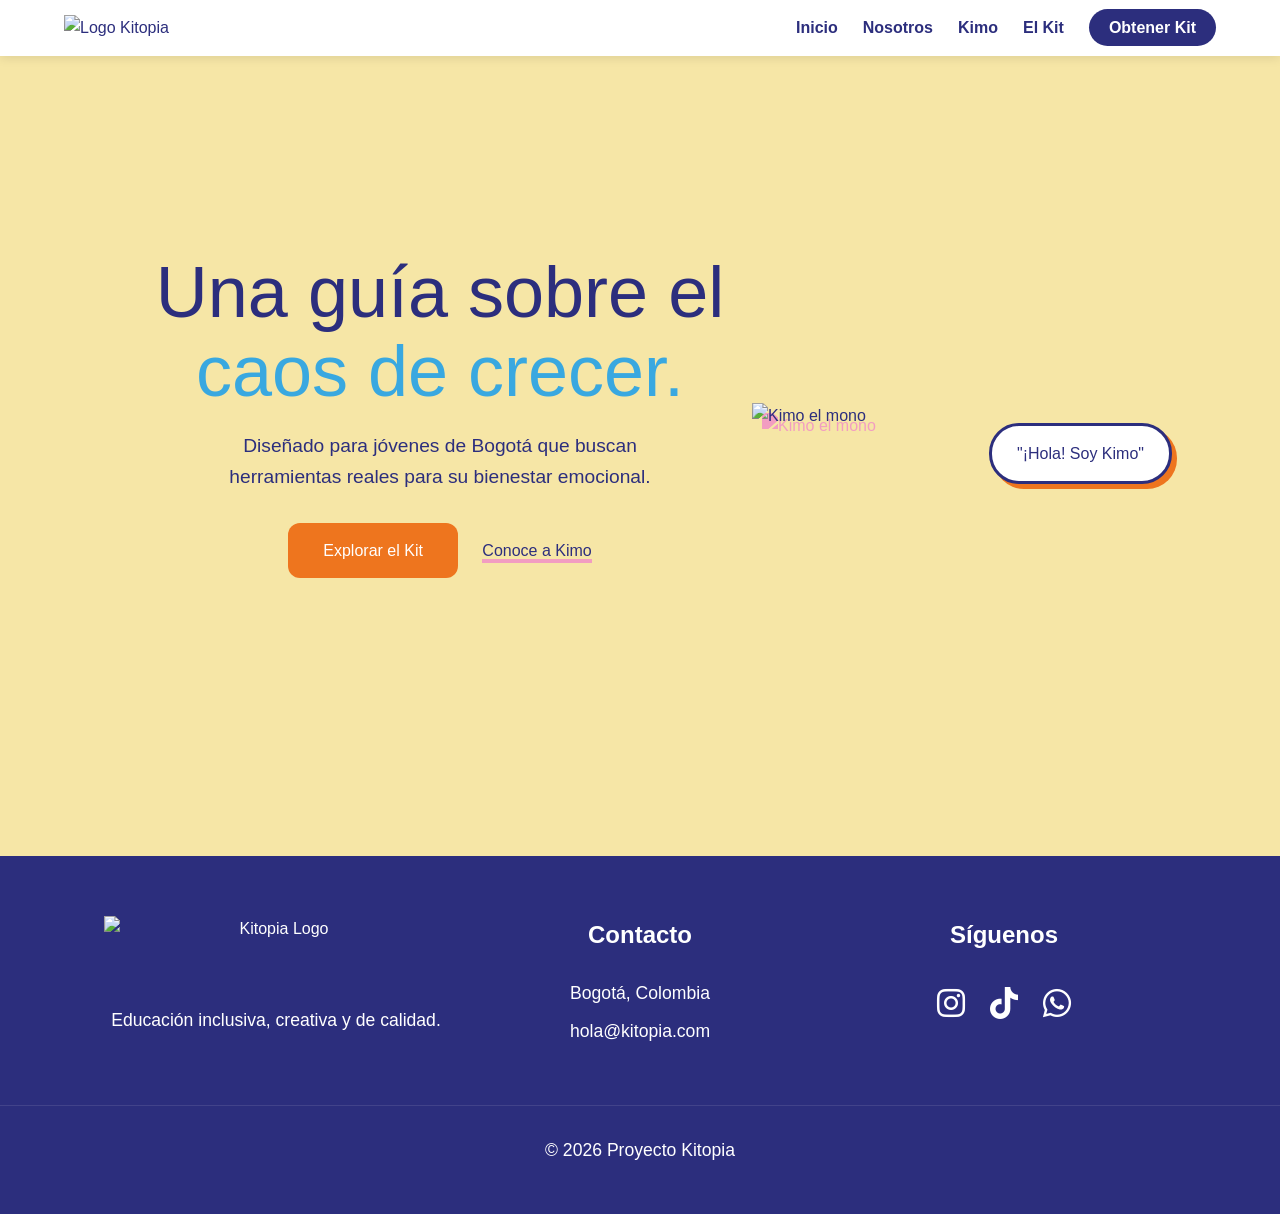
==== index.html @ f96d5507 "Add files via upload" ====
<!DOCTYPE html>
<html lang="es">
<head>
    <meta charset="UTF-8">
    <meta name="viewport" content="width=device-width, initial-scale=1.0">
    <title>Kitopia | Una guía sobre el caos de crecer</title>
    <link rel="stylesheet" href="kitopiaestilo.css">
    <link rel="stylesheet" href="https://cdnjs.cloudflare.com/ajax/libs/font-awesome/6.0.0/css/all.min.css">
</head>
<body>

    <header class="navbar">
        <div class="logo-container">
            <img src="imagenes/logo.jpg" alt="Logo Kitopia" class="logo-img">
        </div>
        <nav>
            <ul class="nav-links">
                <li><a href="index.html">Inicio</a></li>
                <li><a href="nosotros.html">Nosotros</a></li>
                <li><a href="Kimo.html">Kimo</a></li>
                <li><a href="elkit.html">El Kit</a></li>
                <li><a href="obtener.html" class="btn-destacado">Obtener Kit</a></li>
            </ul>
        </nav>
    </header>

    <main class="hero">
    <div class="hero-content">
        <h1 class="eslogan-principal">Una guía sobre el <br><span>caos de crecer.</span></h1>
        <p class="descripcion">Diseñado para jóvenes de Bogotá que buscan herramientas reales para su bienestar emocional.</p>
        <div class="hero-btns">
            <a href="elkit.html" class="btn-naranja">Explorar el Kit</a>
            <a href="kimo.html" class="btn-secundario">Conoce a Kimo</a>
        </div>
    </div>
        
        <div class="hero-image">
        <img src="imagenes/kimo-naranja.png" alt="Kimo el mono" class="kimo-hero">
        <div class="speech-bubble">"¡Hola! Soy Kimo"</div>
    </div>
</main>

    <footer class="footer">
        <div class="footer-grid">
            <div class="footer-info">
                <img src="imagenes/logoblanco.jpg" alt="Kitopia Logo" class="logo-footer">
                <p>Educación inclusiva, creativa y de calidad.</p>
            </div>
            <div class="footer-links">
                <h3>Contacto</h3>
                <p>Bogotá, Colombia</p>
                <p>hola@kitopia.com</p>
            </div>
            <div class="footer-social">
                <h3>Síguenos</h3>
                <div class="social-icons">
                    <a href="https://www.saludcapital.gov.co/Paginas2/Hablalo-Hazlo-por-tu-salud-mental.aspx"><i class="fab fa-instagram"></i></a>
                    <a href="#"><i class="fab fa-tiktok"></i></a>
                    <a href="#"><i class="fab fa-whatsapp"></i></a>
                </div>
            </div>
        </div>
        <div class="footer-copy">
            <p>&copy; 2026 Proyecto Kitopia</p>
        </div>
    </footer>

</body>
</html>
---- kitopiaestilo.css ----
/* =========================================
   1. VARIABLES DE COLOR (Paleta Oficial)
   ========================================= */
:root {
    --crema: #F6E6A6;
    --rosa: #F29DC1;
    --azul-claro: #39A8E0;
    --naranja: #EE751E;
    --azul-oscuro: #2C2E7D;
    --blanco: #FFFFFF;
}

/* =========================================
   2. CARGA DE FUENTES
   ========================================= */
@font-face {
    font-family: 'Gliker';
    src: url('fuentes/gliker-regular.ttf') format('truetype'); 
    font-weight: normal;
    font-style: normal;
}

/* =========================================
   3. ESTILOS GENERALES Y RESET
   ========================================= */
* {
    margin: 0;
    padding: 0;
    box-sizing: border-box;
}

body {
    background-color: var(--crema);
    color: var(--azul-oscuro);
    font-family: 'Segoe UI', Roboto, Helvetica, Arial, sans-serif; 
    line-height: 1.6;
}

/* =========================================
   4. NAVEGACIÓN (Navbar)
   ========================================= */
.navbar {
    background-color: var(--blanco);
    display: flex;
    justify-content: space-between;
    align-items: center;
    padding: 15px 5%;
    box-shadow: 0 2px 10px rgba(0,0,0,0.1);
    position: sticky;
    top: 0;
    z-index: 1000;
}

.navbar a {
    font-family: 'Gliker', sans-serif !important;
    text-decoration: none;
    color: var(--azul-oscuro);
    font-weight: bold;
    transition: 0.3s;
}

.navbar a:hover {
    color: var(--rosa);
}

.logo-img {
    height: 60px;
    width: auto;
    transition: transform 0.3s;
}

.logo-img:hover {
    transform: scale(1.05);
}

.nav-links {
    display: flex;
    list-style: none;
    gap: 25px;
    align-items: center;
}

.btn-destacado {
    background-color: var(--azul-oscuro);
    color: white !important;
    padding: 10px 20px;
    border-radius: 50px;
}

.btn-destacado:hover {
    background-color: var(--azul-claro);
}

/* =========================================
   5. SECCIÓN HERO (Inicio)
   ========================================= */
.hero {
    display: flex;
    align-items: center;
    justify-content: space-around;
    padding: 80px 10%;
    min-height: 80vh;
    flex-wrap: wrap;
}

.hero-content {
    flex: 1;
    min-width: 300px;
}

.eslogan-principal {
    font-family: 'Gliker', sans-serif !important;
    font-size: 4.5rem;
    line-height: 1.1;
    color: var(--azul-oscuro);
    margin-bottom: 20px;
    font-weight: normal;
}

.eslogan-principal span {
    font-family: 'Gliker', sans-serif !important;
    color: var(--azul-claro) !important;
}

.descripcion {
    font-family: 'Segoe UI', Arial, sans-serif;
    font-size: 1.2rem;
    font-weight: 400;
    max-width: 500px;
    margin-bottom: 30px;
}

/* =========================================
   6. KIMO Y ELEMENTOS INTERACTIVOS
   ========================================= */
.hero-image {
    position: relative;
    display: flex;
    justify-content: center;
    align-items: center;
}

.kimo-hero {
    width: 400px;
    filter: drop-shadow(10px 10px 0px var(--rosa)); 
    transition: 0.4s ease;
}

.kimo-hero:hover {
    transform: scale(1.05) rotate(-3deg);
}

.speech-bubble {
    font-family: 'Gliker', sans-serif !important;
    position: absolute;
    top: 20px;
    right: -20px;
    background: white;
    padding: 15px 25px;
    border-radius: 30px;
    border: 3px solid var(--azul-oscuro);
    color: var(--azul-oscuro);
    box-shadow: 5px 5px 0px var(--naranja);
    animation: flotar 3s ease-in-out infinite;
}

@keyframes flotar {
    0%, 100% { transform: translateY(0); }
    50% { transform: translateY(-10px); }
}

/* =========================================
   7. BOTONES Y ACCIONES
   ========================================= */
.btn-naranja {
    font-family: 'Gliker', sans-serif !important;
    background-color: var(--naranja);
    color: white;
    text-decoration: none;
    padding: 15px 35px;
    border-radius: 12px;
    display: inline-block;
    transition: transform 0.3s;
}

.btn-naranja:hover {
    transform: translateY(-5px);
    box-shadow: 0 10px 20px rgba(238, 117, 30, 0.3);
}

.btn-secundario {
    font-family: 'Gliker', sans-serif !important;
    text-decoration: none;
    color: var(--azul-oscuro);
    margin-left: 20px;
    border-bottom: 4px solid var(--rosa);
    transition: 0.3s;
}

.btn-secundario:hover {
    color: var(--rosa);
}
/* =========================================
   PIE DE PÁGINA (Footer) - DISEÑO FINAL
   ========================================= */
.footer {
    background-color: var(--azul-oscuro);
    color: var(--blanco);
    padding: 80px 10% 40px; /* Más espacio arriba para que respire */
    margin-top: 50px;
}

.footer-grid {
    display: grid;
    /* Esto crea las 3 columnas iguales y las centra */
    grid-template-columns: repeat(3, 1fr); 
    gap: 20px;
    align-items: start;
    text-align: center; /* Centra el texto de todas las columnas */
    margin-bottom: 60px;
}

/* LÍNEAS DIVISORIAS: Añade una línea a los bloques del medio */
.footer-contact {
    border-left: 1px solid rgba(255, 255, 255, 0.2);
    border-right: 1px solid rgba(255, 255, 255, 0.2);
    padding: 0 20px;
}

.logo-footer {
    height: 70px;
    width: auto;
    margin: 0 auto 20px; /* Centra la imagen horizontalmente */
    display: block;
}

.footer h3 {
    font-family: 'Gliker', sans-serif !important;
    font-size: 1.5rem;
    margin-bottom: 25px;
}

.footer p {
    font-size: 1.1rem;
    line-height: 1.6;
    margin-bottom: 10px;
}

/* REDES SOCIALES CENTRADAS */
.social-icons {
    display: flex;
    justify-content: center; /* Centra los iconos */
    gap: 25px;
}

.social-icons a {
    color: var(--blanco) !important;
    font-size: 2rem;
    transition: 0.3s ease;
}

.social-icons a:hover {
    color: var(--rosa) !important;
    transform: translateY(-5px);
}

/* COPYRIGHT FINAL */
.footer-copy {
    text-align: center;
    border-top: 1px solid rgba(255, 255, 255, 0.1);
    padding-top: 30px;
}

/* RESPONSIVO: Para celulares se ponen una debajo de otra y quitamos líneas */
@media (max-width: 768px) {
    .footer-grid {
        grid-template-columns: 1fr;
    }
    .footer-contact {
        border: none;
        padding: 40px 0;
    }
}
/* =========================================
   PÁGINA NOSOTROS (Versión Unificada y Corregida)
   ========================================= */
.nosotros-page {
    padding: 60px 10%; /* Reducido para que no flote tanto */
    background-color: var(--crema);
}

/* CONTENEDOR DEL ENCABEZADO */
.nosotros-header {
    width: 100%;
    text-align: center;
    margin-bottom: 40px; /* Espacio total antes de Quiénes Somos */
}

/* TÍTULO PRINCIPAL */
.nosotros-header h1 {
    font-family: 'Gliker', sans-serif !important;
    font-size: 4rem;
    color: var(--azul-oscuro);
    margin-bottom: 0; /* ELIMINA el espacio de abajo */
}

.nosotros-header h1 span {
    color: var(--rosa);
}

/* SUBTÍTULO (Transformando el caos...) */
.subtitulo {
    display: block;
    font-size: 1.2rem;
    color: var(--azul-oscuro);
    margin-top: -10px !important; /* SUBE el texto para pegarlo al título */
    text-align: center;
}

/* CONTENEDOR DE CONTENIDO (2 COLUMNAS) */
.nosotros-content {
    display: grid;
    grid-template-columns: 1fr 1fr;
    gap: 50px;
    align-items: center;
    margin-top: 20px;
}

/* TÍTULO ¿QUIÉNES SOMOS? */
.titulo-interrogacion {
    font-family: 'Segoe UI', Tahoma, Geneva, Verdana, sans-serif !important;
    font-weight: 800;
    font-size: 2.8rem;
    color: var(--azul-oscuro);
    margin-bottom: 15px;
    letter-spacing: -1px;
}

/* IMAGEN CON STICKER */
.sticker-frame {
    background: white;
    padding: 15px;
    border: 3px solid var(--azul-oscuro);
    border-radius: 20px;
    box-shadow: 10px 10px 0px var(--naranja);
    transform: rotate(2deg);
}

/* SECCIÓN ODS 4 */
.ods-section {
    background-color: var(--blanco);
    border: 3px solid var(--azul-oscuro);
    border-radius: 30px;
    padding: 50px;
    margin-top: 60px;
    box-shadow: 10px 10px 0px var(--azul-claro); /* Sombra de color azul claro */
}

.ods-container {
    display: flex;
    align-items: center;
    gap: 40px;
}

.ods-badge {
    flex: 0 0 200px; /* Tamaño fijo para el espacio de la imagen */
}

.ods-img {
    width: 100%;
    height: auto;
    border-radius: 15px;
}

.ods-text {
    flex: 1;
}

.ods-text h2 span {
    color: var(--azul-claro);
}

.ods-desc-corta {
    font-style: italic;
    color: var(--azul-oscuro);
    margin-top: 15px;
    border-left: 4px solid var(--rosa);
    padding-left: 15px;
}

/* Responsivo para celulares */
@media (max-width: 768px) {
    .ods-container {
        flex-direction: column;
        text-align: center;
    }
    .ods-badge {
        flex: 0 0 auto;
        width: 150px;
        margin-bottom: 20px;
    }
}
/* SECCIÓN PILARES */
.pilares-section {
    padding: 80px 0;
}

.text-center {
    text-align: center;
    margin-bottom: 50px;
}

.pilares-grid {
    display: grid;
    grid-template-columns: repeat(auto-fit, minmax(280px, 1fr));
    gap: 30px;
    width: 100%;
}

.pilar-card {
    background: var(--blanco);
    padding: 40px 30px;
    border-radius: 25px;
    border: 3px solid var(--azul-oscuro);
    text-align: center;
    transition: all 0.3s ease;
    box-shadow: 8px 8px 0px var(--rosa); /* Sombra estilo sticker */
}

.pilar-card:hover {
    transform: translateY(-10px) rotate(1deg);
    box-shadow: 12px 12px 0px var(--naranja); /* Cambia de color al pasar el mouse */
}

.pilar-icon {
    font-size: 3.5rem;
    margin-bottom: 20px;
    display: block;
}

.pilar-card h3 {
    font-family: 'Gliker', sans-serif !important;
    color: var(--azul-oscuro);
    font-size: 1.8rem;
    margin-bottom: 15px;
}

.pilar-card p {
    font-size: 1.1rem;
    color: var(--azul-oscuro);
    line-height: 1.5;
}

/* Título de la sección más grande */
.pilares-section h2 {
    font-size: 3.5rem; /* Más grande para que combine con 'Nuestra Historia' */
    margin-bottom: 60px;
}

/* Tarjetas con bordes de colores distintos (opcional pero recomendado) */
.pilar-card:nth-child(1) { box-shadow: 10px 10px 0px var(--rosa); }    /* Empatía - Rosa */
.pilar-card:nth-child(2) { box-shadow: 10px 10px 0px var(--naranja); } /* Creatividad - Naranja */
.pilar-card:nth-child(3) { box-shadow: 10px 10px 0px var(--azul-claro); } /* Calidad - Azul */

.pilar-emoji {
    font-size: 4rem; /* Emojis más grandes */
    display: block;
    margin-bottom: 20px;
}

.pilar-card h3 {
    font-size: 2rem; /* Títulos de tarjeta más legibles */
    margin-top: 10px;
}

.pilar-card p {
    font-size: 1.15rem;
    line-height: 1.4;
    padding: 0 10px;
}
.footer {
    background-color: var(--azul-oscuro);
    color: var(--blanco);
    padding: 60px 0 40px; /* Quitamos el 10% lateral para que no se encoja */
    margin-top: 80px;
    width: 100vw; /* Ocupa el 100% del ancho de la ventana */
    position: relative;
    left: 50%;
    right: 50%;
    margin-left: -50vw;
    margin-right: -50vw;
}

.footer-grid {
    display: grid;
    grid-template-columns: repeat(3, 1fr);
    gap: 20px;
    max-width: 1200px; /* Centra el contenido interno */
    margin: 0 auto 50px;
    padding: 0 5%;
    align-items: start;
    text-align: center;
}
/* =========================================
   PÁGINA DE KIMO
   ========================================= */
.kimo-page {
    padding: 60px 10%;
}

.kimo-intro {
    display: flex;
    align-items: center;
    gap: 60px;
    margin-bottom: 80px;
    background: white;
    padding: 50px;
    border-radius: 40px;
    border: 3px solid var(--azul-oscuro);
    box-shadow: 12px 12px 0px var(--naranja);
}

.kimo-big {
    width: 350px;
    filter: drop-shadow(5px 5px 0px var(--rosa));
}

.kimo-badge {
    background: var(--azul-oscuro);
    color: white;
    padding: 10px 20px;
    border-radius: 20px;
    font-family: 'Gliker', sans-serif;
    display: inline-block;
    margin-top: -20px;
    transform: rotate(-5deg);
}

.kimo-stats {
    margin-top: 25px;
    display: flex;
    flex-direction: column;
    gap: 10px;
}

.stat-item {
    background: var(--crema);
    padding: 10px 20px;
    border-radius: 12px;
    border: 2px solid var(--azul-oscuro);
    font-weight: bold;
}

/* GRID DE EMOCIONES */
.emociones-grid {
    display: grid;
    grid-template-columns: repeat(auto-fit, minmax(250px, 1fr));
    gap: 25px;
    margin-top: 40px;
}

.emocion-card {
    padding: 30px;
    border-radius: 30px;
    border: 3px solid var(--azul-oscuro);
    text-align: center;
    transition: transform 0.3s;
}

.emocion-card:hover {
    transform: scale(1.05);
}

.emocion-card .emoji { font-size: 3rem; }
.emocion-card.rosa { background: #ffe6f0; }
.emocion-card.azul { background: #e1f5fe; }
.emocion-card.naranja { background: #fff3e0; }

/* Responsivo */
@media (max-width: 900px) {
    .kimo-intro {
        flex-direction: column;
        text-align: center;
    }
}

/* =========================================
   NUEVOS ESTILOS PARA LA GALERÍA DE KIMO
   ========================================= */

/* Subtítulo opcional para la galería */
.subtitulo-galeria {
    font-size: 1.2rem;
    color: var(--azul-oscuro);
    margin-top: -30px;
    margin-bottom: 50px;
    opacity: 0.8;
}

/* Contenedor visual dentro de la tarjeta */
.kimo-mood-visual {
    position: relative;
    display: flex;
    justify-content: center;
    align-items: center;
    margin-bottom: 20px;
    height: 200px; /* Altura fija para que todas las imágenes alineen */
}

/* La imagen de Kimo dentro de la tarjeta */
.kimo-mood-img {
    max-height: 100%; /* Se ajusta al alto del contenedor */
    width: auto;
    filter: drop-shadow(4px 4px 0px rgba(0,0,0,0.1)); /* Sombra suave */
    transition: transform 0.3s ease;
}

/* Efecto hover en la imagen al pasar por la tarjeta */
.emocion-card:hover .kimo-mood-img {
    transform: scale(1.1) rotate(2deg);
}

/* El emoji flotando cerca de Kimo */
.mood-emoji {
    position: absolute;
    bottom: -10px;
    right: 10px;
    font-size: 2.5rem;
    background: white;
    padding: 5px;
    border-radius: 50%;
    border: 2px solid var(--azul-oscuro);
    box-shadow: 3px 3px 0px rgba(0,0,0,0.2);
}
/* Contenedor principal para centrar todo */
.hero-content {
    text-align: center;
    display: flex;
    flex-direction: column;
    align-items: center;
    justify-content: center;
}

/* Estilo del botón */
.btn-portafolio {
    display: inline-block;
    margin-top: 25px; /* Espacio con el texto de arriba */
    padding: 12px 35px;
    background-color: #b08d44; /* Dorado corporativo */
    color: #ffffff !important; /* Texto blanco */
    text-decoration: none !important; /* Quita el subrayado morado */
    font-weight: bold;
    font-size: 14px;
    text-transform: uppercase;
    border-radius: 4px; /* Bordes ligeramente redondeados */
    transition: all 0.3s ease;
    border: 2px solid #b08d44;
}

/* Efecto al pasar el mouse */
.btn-portafolio:hover {
    background-color: transparent;
    color: #b08d44 !important;
    box-shadow: 0px 4px 15px rgba(0,0,0,0.3);
}
/* =========================================
   ESTILOS ESPECÍFICOS PARA: EL KIT
   ========================================= */

/* Contenedor principal de la página */
.kit-page {
    padding: 80px 10%;
    background-color: var(--crema);
}

/* Encabezado del Kit */
.kit-hero {
    text-align: center;
    margin-bottom: 80px;
}

.kit-hero .subtitulo {
    max-width: 700px;
    margin: 0 auto;
    font-size: 1.3rem;
    color: var(--azul-oscuro);
    opacity: 0.9;
}

/* Grid de productos (Layout en Zigzag) */
.kit-grid {
    display: flex;
    flex-direction: column;
    gap: 60px; /* Espacio entre cada producto */
}

/* Tarjeta de producto individual */
.kit-item {
    display: flex;
    align-items: center;
    gap: 60px;
    background: var(--blanco);
    padding: 50px;
    border-radius: 40px;
    border: 3px solid var(--azul-oscuro);
    transition: transform 0.3s ease;
    /* Sombra inicial (Azul Claro) */
    box-shadow: 15px 15px 0px var(--azul-claro);
}

/* Efecto Zigzag: Los elementos pares invierten su orden */
.kit-item:nth-child(even) {
    flex-direction: row-reverse;
    /* Sombra alterna (Rosa) */
    box-shadow: -15px 15px 0px var(--rosa);
}

.kit-item:hover {
    transform: translateY(-5px);
}

/* Contenedor de la imagen del producto */
.kit-image-container {
    flex: 1;
    border-radius: 25px;
    overflow: hidden;
    border: 3px solid var(--azul-oscuro);
    background: #f9f9f9;
    display: flex;
    justify-content: center;
    align-items: center;
}

.kit-image-container img {
    width: 100%;
    height: auto;
    display: block;
    transition: transform 0.5s ease;
}

.kit-item:hover .kit-image-container img {
    transform: scale(1.08);
}

/* Información del producto (Texto) */
.kit-info {
    flex: 1;
}

/* Etiquetas (Tags) de categoría */
.tag {
    display: inline-block;
    padding: 6px 20px;
    border-radius: 50px;
    font-family: 'Gliker', sans-serif;
    font-size: 0.85rem;
    font-weight: bold;
    text-transform: uppercase;
    margin-bottom: 20px;
    border: 2px solid var(--azul-oscuro);
    color: var(--blanco);
}

.tag.azul { background-color: var(--azul-claro); }
.tag.rosa { background-color: var(--rosa); }
.tag.naranja { background-color: var(--naranja); }

.kit-info h3 {
    font-family: 'Gliker', sans-serif !important;
    font-size: 2.5rem;
    color: var(--azul-oscuro);
    margin-bottom: 20px;
    line-height: 1.2;
}

.kit-info p {
    font-size: 1.15rem;
    color: var(--azul-oscuro);
    line-height: 1.6;
}

/* Banner de Llamado a la Acción (CTA) */
.kit-cta {
    background-color: var(--azul-oscuro);
    color: var(--blanco);
    padding: 100px 50px;
    border-radius: 50px;
    text-align: center;
    margin-top: 100px;
    border: 5px solid var(--rosa);
    box-shadow: 0 20px 40px rgba(44, 46, 125, 0.3);
}

.kit-cta h2 {
    font-family: 'Gliker', sans-serif !important;
    font-size: 3.5rem;
    margin-bottom: 25px;
}

.kit-cta p {
    font-size: 1.3rem;
    margin-bottom: 40px;
    opacity: 0.9;
}

/* Ajustes para dispositivos móviles */
@media (max-width: 992px) {
    .kit-item, .kit-item:nth-child(even) {
        flex-direction: column;
        text-align: center;
        padding: 40px;
        gap: 30px;
    }

    .kit-item:nth-child(even) {
        box-shadow: 15px 15px 0px var(--rosa);
    }

    .kit-info h3 {
        font-size: 2rem;
    }
}
/* =========================================
   PÁGINA OBTENER EL KIT
   ========================================= */
.obtener-page {
    padding: 80px 10%;
    background-color: var(--crema);
}

.obtener-header {
    text-align: center;
    margin-bottom: 60px;
}

/* Contenedor de Pasos */
.pasos-container {
    display: grid;
    grid-template-columns: repeat(auto-fit, minmax(250px, 1fr));
    gap: 30px;
    margin-bottom: 80px;
}

.paso-card {
    background: white;
    padding: 40px 30px;
    border-radius: 30px;
    border: 3px solid var(--azul-oscuro);
    text-align: center;
    position: relative;
    box-shadow: 8px 8px 0px var(--naranja);
}

.paso-numero {
    position: absolute;
    top: -20px;
    left: 50%;
    transform: translateX(-50%);
    background: var(--rosa);
    color: white;
    width: 50px;
    height: 50px;
    border-radius: 50%;
    display: flex;
    align-items: center;
    justify-content: center;
    font-family: 'Gliker', sans-serif;
    font-size: 1.5rem;
    border: 3px solid var(--azul-oscuro);
}

/* Sección Formulario */
.formulario-seccion {
    display: grid;
    grid-template-columns: 1fr 1fr;
    gap: 60px;
    background: white;
    padding: 60px;
    border-radius: 40px;
    border: 3px solid var(--azul-oscuro);
    box-shadow: 15px 15px 0px var(--azul-oscuro);
}

.form-info h2 {
    font-family: 'Gliker', sans-serif;
    font-size: 2.5rem;
    margin-bottom: 20px;
}

.contacto-directo {
    margin-top: 30px;
}

.contacto-directo p {
    font-weight: bold;
    margin-bottom: 10px;
    font-size: 1.1rem;
}

.contacto-directo i {
    color: var(--rosa);
    margin-right: 10px;
}

/* Estilos del Formulario */
.kit-form {
    display: flex;
    flex-direction: column;
    gap: 20px;
}

.input-group {
    display: flex;
    flex-direction: column;
    gap: 8px;
}

.input-group label {
    font-weight: bold;
    color: var(--azul-oscuro);
}

.input-group input, .input-group select {
    padding: 12px 15px;
    border: 2px solid var(--azul-oscuro);
    border-radius: 12px;
    font-family: inherit;
    font-size: 1rem;
}

.input-group input:focus {
    outline: none;
    border-color: var(--rosa);
}

/* Responsivo */
@media (max-width: 850px) {
    .formulario-seccion {
        grid-template-columns: 1fr;
        padding: 30px;
    }
}
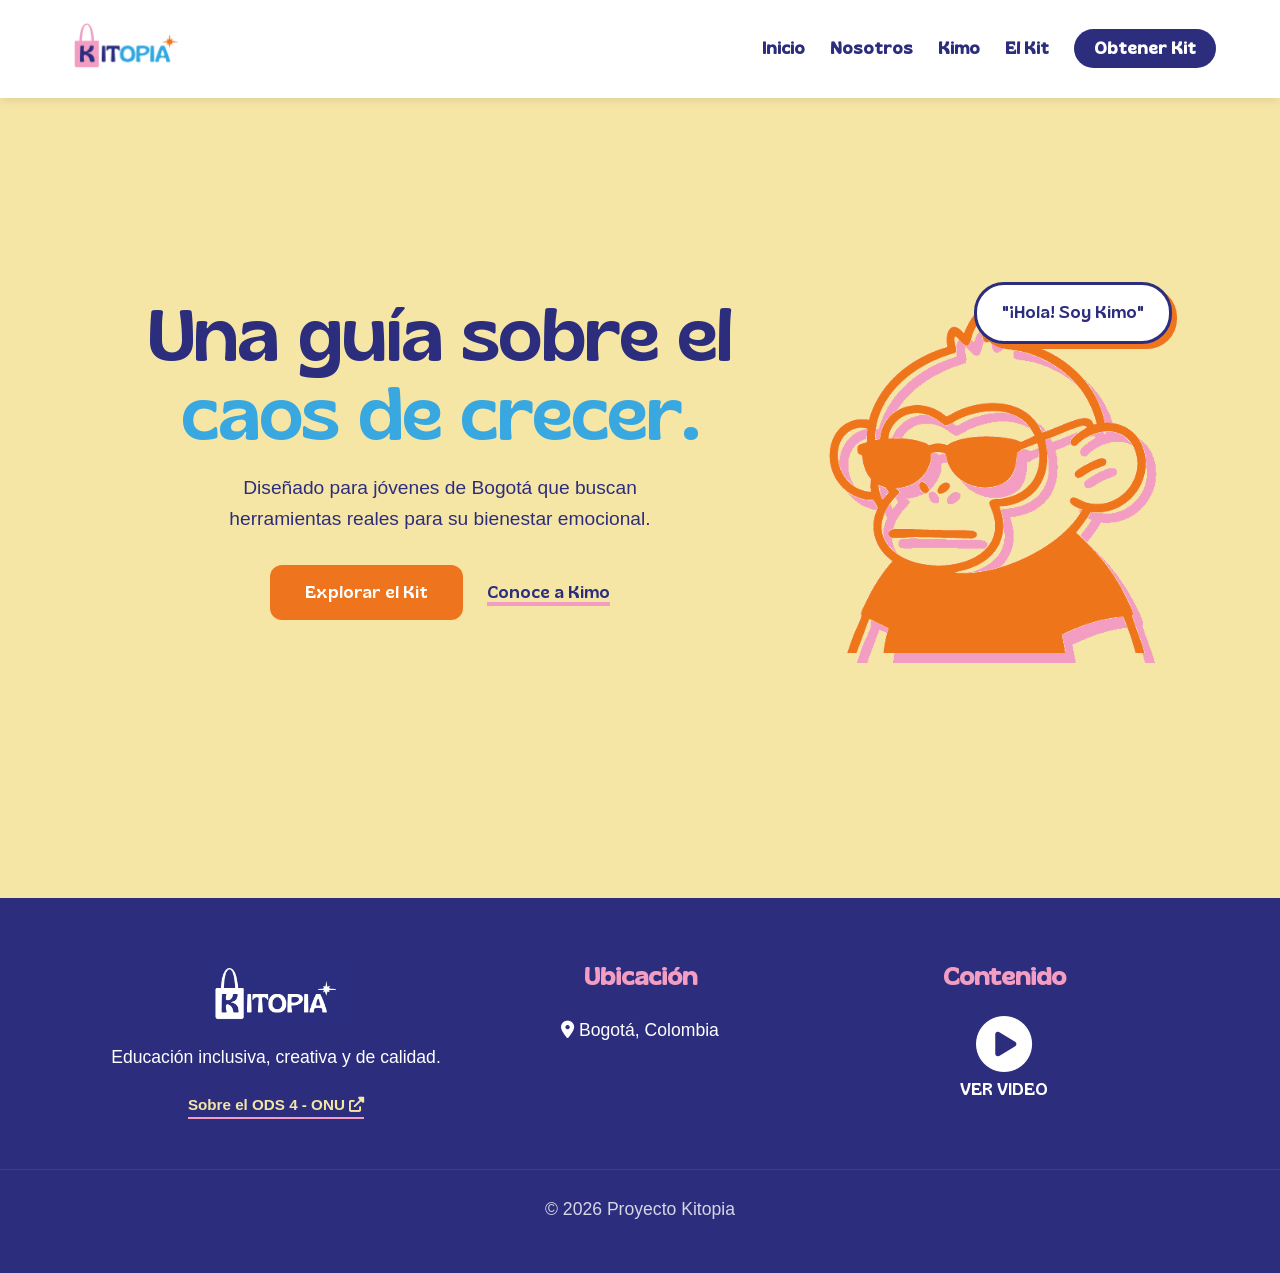
==== commit dbd31071: "Add files via upload" ====
--- a/index.html
+++ b/index.html
@@ -41,29 +41,34 @@
 </main>
 
     <footer class="footer">
-        <div class="footer-grid">
-            <div class="footer-info">
-                <img src="imagenes/logoblanco.jpg" alt="Kitopia Logo" class="logo-footer">
-                <p>Educación inclusiva, creativa y de calidad.</p>
-            </div>
-            <div class="footer-links">
-                <h3>Contacto</h3>
-                <p>Bogotá, Colombia</p>
-                <p>hola@kitopia.com</p>
-            </div>
-            <div class="footer-social">
-                <h3>Síguenos</h3>
-                <div class="social-icons">
-                    <a href="https://www.saludcapital.gov.co/Paginas2/Hablalo-Hazlo-por-tu-salud-mental.aspx"><i class="fab fa-instagram"></i></a>
-                    <a href="#"><i class="fab fa-tiktok"></i></a>
-                    <a href="#"><i class="fab fa-whatsapp"></i></a>
-                </div>
+    <div class="footer-grid">
+        <div class="footer-info">
+            <img src="imagenes/logoblanco.jpg" alt="Kitopia Logo" class="logo-footer">
+            <p>Educación inclusiva, creativa y de calidad.</p>
+            <a href="https://www.un.org/sustainabledevelopment/es/education/" target="_blank" class="link-ods">
+                Sobre el ODS 4 - ONU <i class="fas fa-external-link-alt"></i>
+            </a>
+        </div>
+
+        <div class="footer-links">
+            <h3>Ubicación</h3>
+            <p><i class="fas fa-map-marker-alt"></i> Bogotá, Colombia</p>
+        </div>
+
+        <div class="footer-social">
+            <h3>Contenido</h3>
+            <div class="social-icons">
+                <a href="AQUÍ_EL_LINK_DE_TU_VIDEO" target="_blank" title="Ver Video Reel">
+                    <i class="fas fa-play-circle"></i>
+                    <span class="label-video">Ver video</span>
+                </a>
             </div>
         </div>
-        <div class="footer-copy">
-            <p>&copy; 2026 Proyecto Kitopia</p>
-        </div>
-    </footer>
+    </div>
+    <div class="footer-copy">
+        <p>&copy; 2026 Proyecto Kitopia</p>
+    </div>
+</footer>
 
 </body>
 </html>
--- a/kitopiaestilo.css
+++ b/kitopiaestilo.css
@@ -201,43 +201,56 @@
     color: var(--rosa);
 }
 /* =========================================
-   PIE DE PÁGINA (Footer) - DISEÑO FINAL
+   PIE DE PÁGINA (Footer) - ACTUALIZADO
    ========================================= */
 .footer {
     background-color: var(--azul-oscuro);
     color: var(--blanco);
-    padding: 80px 10% 40px; /* Más espacio arriba para que respire */
-    margin-top: 50px;
+    padding: 60px 0 40px;
+    margin-top: auto; /* Empuja el footer al fondo si hay poco contenido */
+    width: 100%;
 }
 
 .footer-grid {
     display: grid;
-    /* Esto crea las 3 columnas iguales y las centra */
-    grid-template-columns: repeat(3, 1fr); 
+    grid-template-columns: repeat(3, 1fr);
     gap: 20px;
+    max-width: 1200px;
+    margin: 0 auto 50px;
+    padding: 0 5%;
     align-items: start;
-    text-align: center; /* Centra el texto de todas las columnas */
-    margin-bottom: 60px;
-}
-
-/* LÍNEAS DIVISORIAS: Añade una línea a los bloques del medio */
-.footer-contact {
-    border-left: 1px solid rgba(255, 255, 255, 0.2);
-    border-right: 1px solid rgba(255, 255, 255, 0.2);
-    padding: 0 20px;
+    text-align: center;
 }
 
 .logo-footer {
     height: 70px;
     width: auto;
-    margin: 0 auto 20px; /* Centra la imagen horizontalmente */
+    margin: 0 auto 15px;
     display: block;
+}
+
+/* Estilo para el link de la ONU (ODS 4) */
+.link-ods {
+    display: inline-block;
+    margin-top: 12px;
+    color: var(--crema); /* Color crema para resaltar */
+    text-decoration: none;
+    font-size: 0.95rem;
+    font-weight: bold;
+    border-bottom: 2px solid var(--rosa); /* Línea decorativa rosa */
+    transition: 0.3s ease;
+}
+
+.link-ods:hover {
+    color: var(--rosa);
+    border-bottom-color: var(--crema);
 }
 
 .footer h3 {
     font-family: 'Gliker', sans-serif !important;
     font-size: 1.5rem;
-    margin-bottom: 25px;
+    margin-bottom: 20px;
+    color: var(--rosa); /* Títulos en rosa para contraste */
 }
 
 .footer p {
@@ -246,39 +259,53 @@
     margin-bottom: 10px;
 }
 
-/* REDES SOCIALES CENTRADAS */
+/* Icono de Video para Reel */
 .social-icons {
     display: flex;
-    justify-content: center; /* Centra los iconos */
-    gap: 25px;
+    flex-direction: column;
+    align-items: center;
+    gap: 10px;
 }
 
 .social-icons a {
     color: var(--blanco) !important;
-    font-size: 2rem;
+    text-decoration: none;
+    display: flex;
+    flex-direction: column;
+    align-items: center;
     transition: 0.3s ease;
 }
 
+.social-icons i {
+    font-size: 3.5rem; /* Icono grande de play */
+    margin-bottom: 5px;
+}
+
+.label-video {
+    font-family: 'Gliker', sans-serif;
+    font-size: 1rem;
+    text-transform: uppercase;
+}
+
 .social-icons a:hover {
-    color: var(--rosa) !important;
-    transform: translateY(-5px);
-}
-
-/* COPYRIGHT FINAL */
+    color: var(--crema) !important;
+    transform: scale(1.1);
+}
+
+/* Copyright Final */
 .footer-copy {
     text-align: center;
     border-top: 1px solid rgba(255, 255, 255, 0.1);
-    padding-top: 30px;
-}
-
-/* RESPONSIVO: Para celulares se ponen una debajo de otra y quitamos líneas */
+    padding-top: 25px;
+    font-size: 0.9rem;
+    opacity: 0.8;
+}
+
+/* Ajuste para Celulares */
 @media (max-width: 768px) {
     .footer-grid {
-        grid-template-columns: 1fr;
-    }
-    .footer-contact {
-        border: none;
-        padding: 40px 0;
+        grid-template-columns: 1fr; /* Una columna en móvil */
+        gap: 40px;
     }
 }
 /* =========================================
@@ -535,7 +562,21 @@
     margin-top: -20px;
     transform: rotate(-5deg);
 }
-
+/* CAMBIO: Estilo de Sticker en lugar de Botón */
+.sticker-label {
+    background: transparent;
+    color: var(--azul-oscuro);
+    border: 2px dashed var(--rosa); /* Borde punteado para que parezca un adhesivo */
+    padding: 10px 20px;
+    border-radius: 12px;
+    font-family: 'Gliker', sans-serif;
+    display: inline-block;
+    margin-top: -20px;
+    transform: rotate(-5deg); /* Inclinación "manual" */
+    font-size: 1rem;
+    pointer-events: none; /* Esto evita que el mouse crea que se puede clickear */
+    box-shadow: none; /* Quitamos sombras pesadas que inciten al click */
+}
 .kimo-stats {
     margin-top: 25px;
     display: flex;
@@ -939,4 +980,374 @@
         grid-template-columns: 1fr;
         padding: 30px;
     }
+}
+/* =========================================
+   AJUSTES ESPECÍFICOS PARA MÓVIL (Pixel 7)
+   ========================================= */
+@media (max-width: 412px) { /* Ancho exacto del Pixel 7 */
+    
+    /* 1. Reducir el título principal para que no ocupe toda la pantalla */
+    .titulo-estandar {
+        font-size: 1.8rem !important;
+        line-height: 1.2;
+    }
+
+    /* 2. Kimo y su Bio: De lado a lado a arriba y abajo */
+    .kimo-intro {
+        display: flex;
+        flex-direction: column;
+        align-items: center;
+        text-align: center;
+        padding: 10px;
+    }
+
+    .kimo-big {
+        width: 80%; /* Kimo un poco más pequeño para dejar aire */
+        margin-bottom: 20px;
+    }
+
+    /* 3. Las tarjetas del Kit: Una debajo de otra */
+    .kit-grid, .emociones-grid {
+        display: grid;
+        grid-template-columns: 1fr; /* Una sola columna */
+        gap: 20px;
+        padding: 15px;
+    }
+
+    /* 4. Ajustar el sticker de "Tu guía emocional" */
+    .sticker-label {
+        font-size: 0.8rem;
+        padding: 5px 10px;
+        margin-top: -10px;
+    }
+
+    /* 5. El Footer en móvil */
+    .footer-grid {
+        grid-template-columns: 1fr;
+        text-align: center;
+        gap: 30px;
+    }
+}
+/* Ajustes para pantallas pequeñas (Celulares) */
+@media (max-width: 768px) {
+    
+    /* Navbar: Alinea el logo y los links en vertical o reduce su tamaño */
+    .navbar {
+        flex-direction: column;
+        padding: 15px 10px;
+    }
+
+    .nav-links {
+        display: flex;
+        flex-wrap: wrap; /* Permite que los links bajen si no caben */
+        justify-content: center;
+        gap: 10px;
+        margin-top: 15px;
+        padding: 0;
+    }
+
+    .nav-links li a {
+        font-size: 14px; /* Un poco más pequeño para que quepa todo */
+    }
+
+    /* Hero Section: Ajuste de textos */
+    .hero h1, .kit-hero h1 {
+        font-size: 2.2rem !important; /* Reduce el tamaño del título principal */
+        line-height: 1.1;
+        margin-bottom: 15px;
+    }
+
+    .hero p, .subtitulo {
+        font-size: 1rem;
+        padding: 0 10px;
+    }
+
+    /* Botones: Asegura que no se peguen en móvil */
+    .hero-btns {
+        display: flex;
+        flex-direction: column; /* Botones uno sobre otro para mejor acceso táctil */
+        gap: 15px;
+        align-items: center;
+    }
+
+    /* Imágenes: Evita que Kimo se corte o se vea gigante */
+    .kimo-big, .hero-image img {
+        max-width: 100%;
+        height: auto;
+    }
+}
+/* =========================================
+   REPARACIÓN SECCIÓN "NOSOTROS" (Móvil)
+   ========================================= */
+@media (max-width: 768px) {
+    
+    /* 1. Ajuste de Títulos en Nosotros */
+    /* Evita que "Nuestra Historia" se vea gigante y se amontone */
+    .kit-hero h1, 
+    .nosotros-hero h1 {
+        font-size: 2.2rem !important; 
+        line-height: 1.1 !important;
+        margin-bottom: 10px;
+        text-align: center;
+    }
+
+    /* 2. Ajuste del Subtítulo */
+    .subtitulo {
+        font-size: 1rem !important;
+        padding: 0 20px;
+        text-align: center;
+    }
+
+    /* 3. Sección "¿Quiénes somos?" */
+    /* Cambia de horizontal a vertical para que el texto tenga espacio */
+    .quienes-somos-container {
+        display: flex;
+        flex-direction: column;
+        align-items: center;
+        padding: 20px;
+        gap: 20px;
+    }
+
+    .quienes-somos-texto {
+        width: 100% !important;
+        text-align: left; /* Mantiene la lectura cómoda */
+    }
+
+    /* 4. Arreglo de la imagen lateral */
+    /* Evita que la imagen del Kit o de los estudiantes se corte */
+    .quienes-somos-imagen {
+        width: 90% !important;
+        max-width: 300px;
+        margin: 0 auto;
+        display: block;
+    }
+
+    /* 5. Espaciado general */
+    section {
+        padding: 40px 15px !important;
+    }
+
+    /* 6. Footer (Ajuste para que no se vea apretado) */
+    .footer-grid {
+        display: flex;
+        flex-direction: column;
+        align-items: center;
+        text-align: center;
+        gap: 30px;
+    }
+}
+
+/* Ajuste extra para el Pixel 7 (pantallas muy estrechas) */
+@media (max-width: 412px) {
+    .titulo-estandar span {
+        display: block; /* Pone "Historia" debajo de "Nuestra" si es necesario */
+    }
+    
+    p {
+        font-size: 0.95rem;
+        line-height: 1.5;
+    }
+}
+/* =========================================
+   SOLUCIÓN DEFINITIVA PARA MÓVIL (Pixel 7)
+   ========================================= */
+@media (max-width: 768px) {
+    
+    /* 1. Arreglo de Navegación amontonada */
+    .navbar {
+        flex-direction: column;
+        padding: 10px;
+    }
+    .nav-links {
+        gap: 10px;
+        margin-top: 10px;
+        justify-content: center;
+        width: 100%;
+    }
+    .nav-links li a {
+        font-size: 13px;
+    }
+    .btn-destacado {
+        padding: 5px 12px;
+        font-size: 12px;
+    }
+
+    /* 2. Arreglo de Títulos (Nuestra Historia / Contenido del Kit) */
+    .nosotros-header h1, 
+    .titulo-estandar,
+    .kit-hero h1 {
+        font-size: 2.2rem !important; /* Tamaño manejable */
+        line-height: 1.1 !important;
+        padding: 0 10px;
+        display: block;
+    }
+
+    .nosotros-header h1 span, 
+    .titulo-estandar span {
+        display: block; /* Obliga a la segunda palabra a bajar para no romperse */
+        font-size: 2.2rem;
+    }
+
+    /* 3. Arreglo de la sección Nosotros (Contenido) */
+    .nosotros-content {
+        grid-template-columns: 1fr; /* Una sola columna */
+        padding: 20px 5%;
+        text-align: center;
+    }
+
+    .titulo-interrogacion {
+        font-size: 2rem !important;
+    }
+
+    /* 4. Arreglo de las tarjetas del KIT (Zigzag) */
+    .kit-item, 
+    .kit-item:nth-child(even) {
+        flex-direction: column !important; /* Siempre vertical */
+        padding: 25px !important;
+        margin-bottom: 30px;
+        box-shadow: 10px 10px 0px var(--azul-claro) !important; /* Sombra fija */
+    }
+
+    .kit-info h3 {
+        font-size: 1.8rem !important;
+        margin-top: 15px;
+    }
+
+    .kit-image-container {
+        width: 100%;
+        max-width: 280px;
+        margin: 0 auto;
+    }
+
+    /* 5. ODS Section (Ajuste de caja blanca) */
+    .ods-section {
+        padding: 25px;
+        margin: 40px 10px;
+    }
+    .ods-container {
+        flex-direction: column;
+    }
+    .ods-badge {
+        width: 120px;
+    }
+}
+/* =========================================
+   SOLUCIÓN FORZOSA PARA NOSOTROS (Móvil)
+   ========================================= */
+@media (max-width: 768px) {
+    
+    /* 1. Forzar Títulos Ordenados (Nuestra Historia) */
+    .nosotros-header h1, 
+    .titulo-estandar {
+        font-size: 2.2rem !important;
+        line-height: 1.1 !important;
+        text-align: center !important;
+        display: block !important;
+        width: 100% !important;
+        margin-bottom: 10px !important;
+    }
+
+    /* Obliga a 'Historia' a bajar y centrarse */
+    .nosotros-header h1 span, 
+    .titulo-estandar span {
+        display: block !important;
+        color: var(--rosa) !important;
+        font-size: 2.2rem !important;
+        text-align: center !important;
+        width: 100% !important;
+    }
+
+    /* 2. Forzar Contenido Vertical y Centrado */
+    .nosotros-content {
+        display: flex !important;
+        flex-direction: column !important; /* Arriba/Abajo */
+        align-items: center !important;
+        padding: 20px 5% !important;
+        text-align: center !important;
+        width: 100% !important;
+    }
+
+    /* 3. Forzar Texto Ancho Completo */
+    .quienes-somos-texto {
+        width: 100% !important;
+        margin: 0 !important;
+        padding: 0 !important;
+        text-align: center !important; /* O left, si prefieres */
+    }
+
+    .titulo-interrogacion {
+        font-size: 2rem !important;
+        text-align: center !important;
+    }
+
+    /* 4. Forzar Imagen Contenida */
+    .quienes-somos-imagen, 
+    .sticker-frame {
+        width: 100% !important;
+        max-width: 300px !important; /* Tamaño máx de la maleta */
+        margin: 20px auto 0 !important;
+        display: block !important;
+        transform: none !important; /* Quita rotaciones si molestan */
+    }
+}
+/* =========================================
+   REPARACIÓN DE LA IMAGEN "NOSOTROS" (Móvil)
+   ========================================= */
+@media (max-width: 768px) {
+    
+    /* 1. Forzamos el contenedor para que no tenga desbordamiento */
+    .quienes-somos-container {
+        display: flex !important;
+        flex-direction: column !important;
+        align-items: center !important;
+        width: 100% !important;
+        padding: 0 !important;
+        overflow: hidden !important; /* Corta cualquier sombra rebelde */
+    }
+
+    /* 2. Ajuste estricto de la imagen */
+    .quienes-somos-imagen, 
+    .sticker-frame img {
+        width: 85% !important; /* Ocupa casi todo el ancho */
+        max-width: 320px !important; /* Pero no más de esto */
+        height: auto !important;
+        display: block !important;
+        margin: 20px auto !important; /* Centrado automático lateral */
+        
+        /* ESTO ES LO MÁS IMPORTANTE: */
+        transform: translateX(-10px) !important; /* Empuja la imagen hacia la IZQUIERDA */
+        /* Ajusta el valor (-10px) hasta que veas la maleta centrada */
+    }
+
+    /* Opcional: Si la caja blanca tiene sombra, la quitamos para evitar desbordamiento */
+    .sticker-frame {
+        box-shadow: none !important;
+        border: none !important;
+        padding: 0 !important;
+        background: transparent !important;
+    }
+}
+@media (max-width: 768px) {
+    /* 1. Recuperar el contenedor con su borde azul */
+    .sticker-frame {
+        display: block !important;
+        width: 90% !important;      /* Casi todo el ancho de la pantalla */
+        max-width: 340px !important; 
+        margin: 30px auto !important; /* Centra la caja horizontalmente */
+        padding: 15px !important;    /* Espacio interno para que la maleta no toque el borde */
+        border: 2px solid #1D2D6B !important; /* El azul oscuro de Kitopia */
+        border-radius: 20px !important;       /* Esquinas redondeadas */
+        background-color: #FFFFFF !important; /* Fondo blanco */
+        box-shadow: 5px 5px 0px #F4A442 !important; /* Sombra naranja decorativa */
+    }
+
+    /* 2. Ajustar la imagen dentro de la caja */
+    .sticker-frame img, 
+    .quienes-somos-imagen {
+        width: 100% !important;      /* La imagen llena su contenedor */
+        height: auto !important;
+        display: block !important;
+        transform: none !important;  /* Eliminamos desplazamientos raros */
+        margin: 0 auto !important;
+    }
 }
